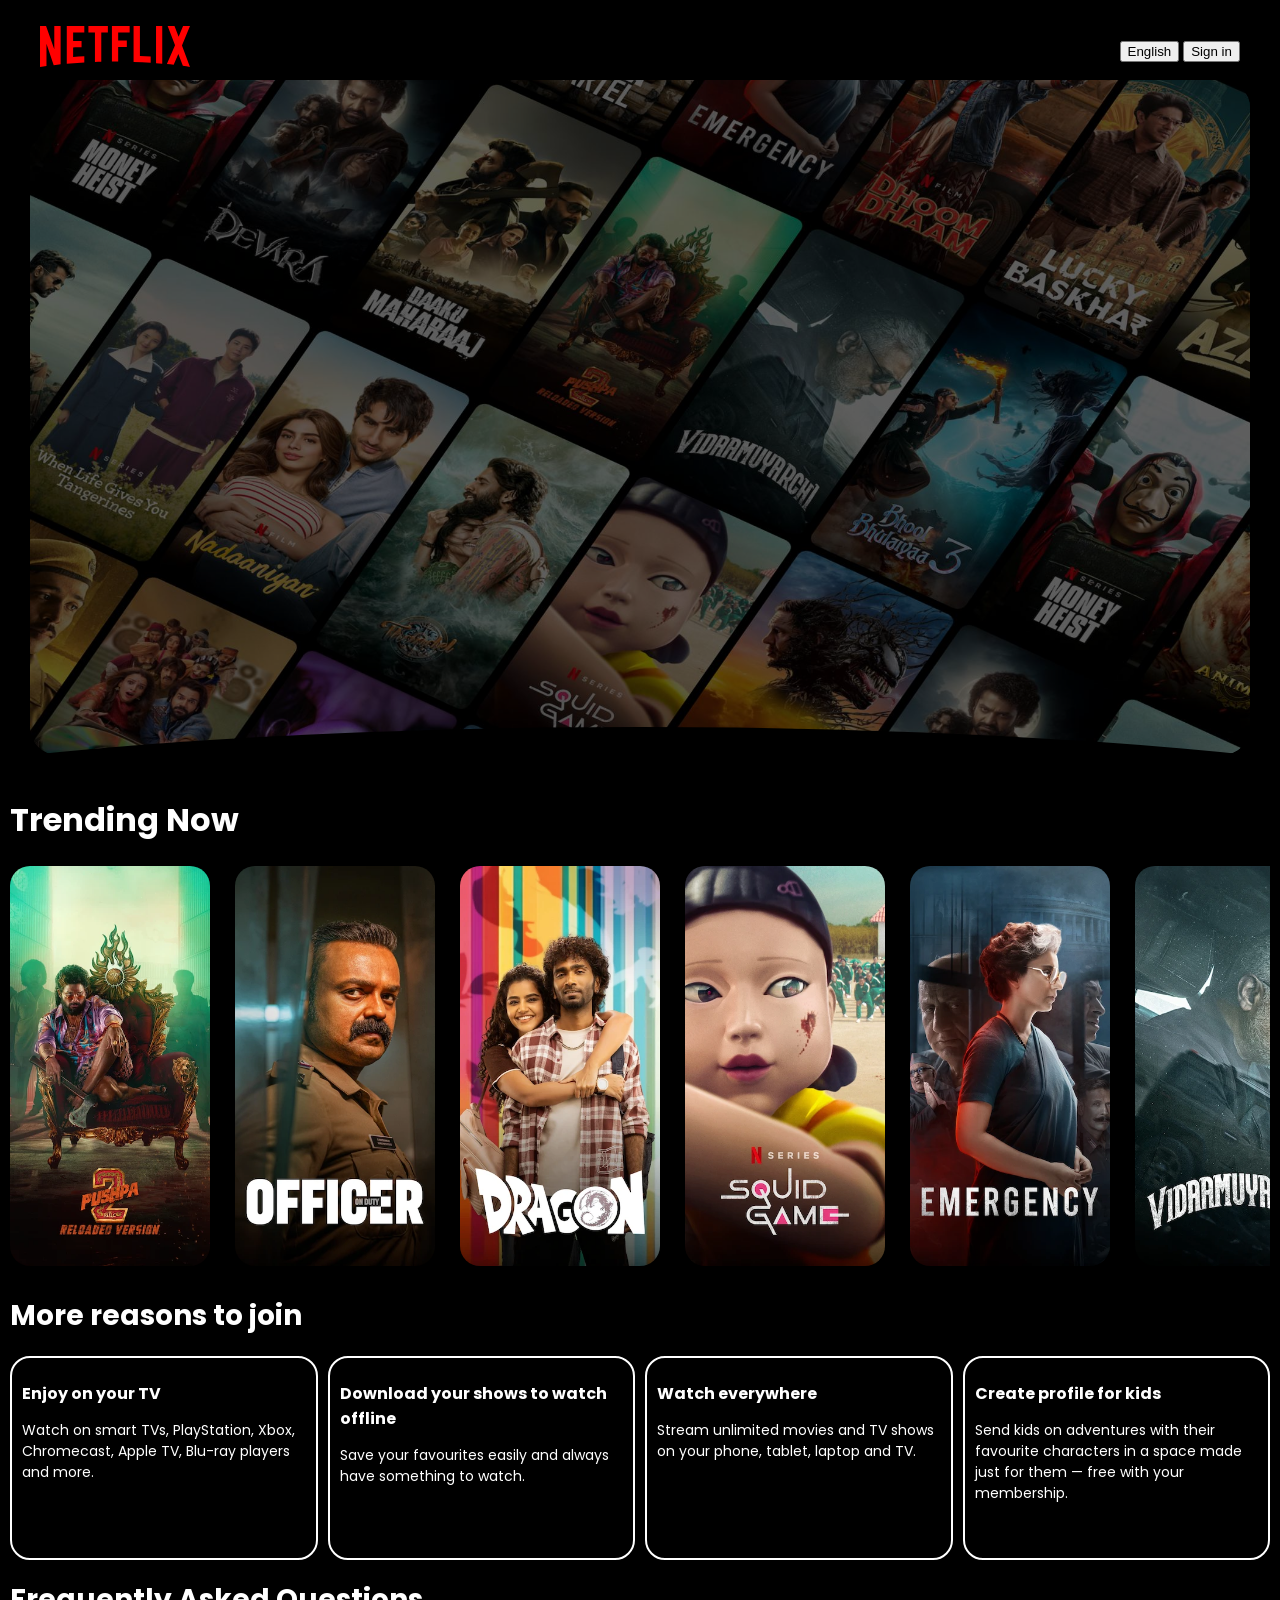
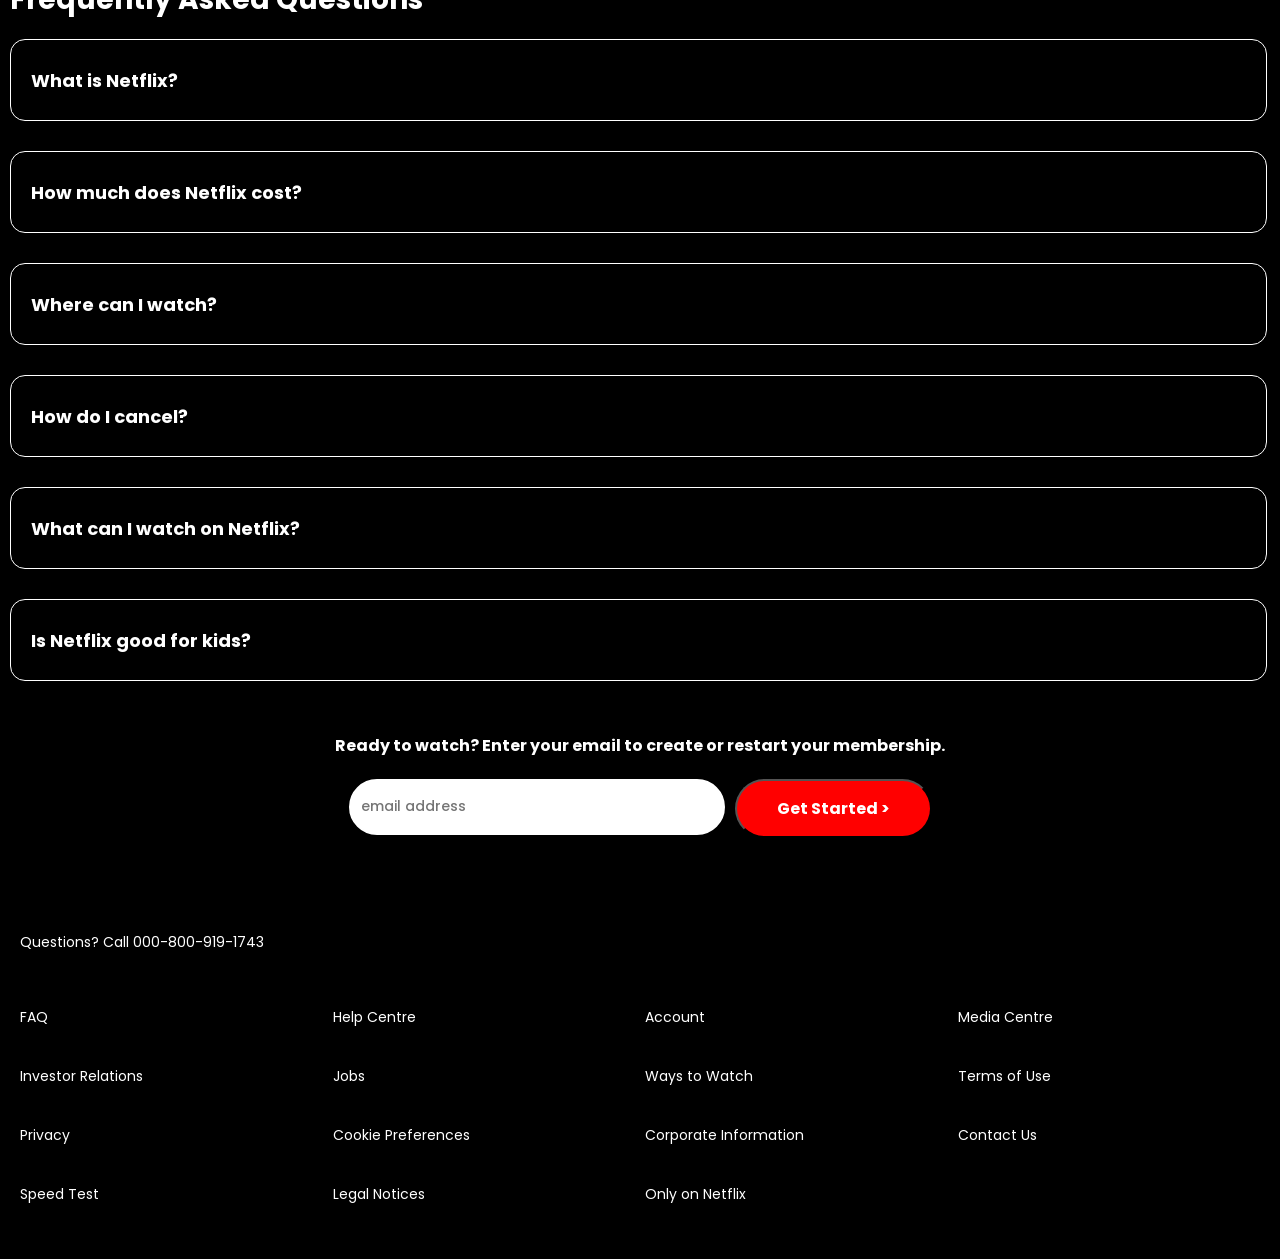
==== index.html @ adebe62c "Netflix Home Page created" ====
<!DOCTYPE html>
<html lang="en">
<head>
    <meta charset="UTF-8">
    <meta name="viewport" content="width=device-width, initial-scale=1.0">
    <title>Document</title>
    <link rel="stylesheet" href="style.css">
</head>
<body>
    <div class="main-1">
        <nav>
            <div class="hero">
                <img src="assets/Netflixlogo.svg" alt="">
            </div>
            <div class="nav-btns">
                <button>English</button>
                <button>Sign in</button>
            </div>
        </nav>
        <div class="main-img">
            <div class="box"></div>
        </div>
        <div class="container">
        </div>
    </div>
    <div class="main-2">
        <div class="trending-box">
            <h1>Trending Now</h1>
            <div class="movies">
                <div class="movie-box">
                    <img src="assets/1.webp" alt="">
                </div>
                <div class="movie-box">
                    <img src="assets/2.webp" alt="">
                </div>
                <div class="movie-box">
                    <img src="assets/3.webp" alt="">
                </div>
                <div class="movie-box">
                    <img src="assets/4.webp" alt="">
                </div>
                <div class="movie-box">
                    <img src="assets/5.webp" alt="">
                </div>
                <div class="movie-box">
                    <img src="assets/6.webp" alt="">
                </div>
                <div class="movie-box">
                    <img src="assets/7.webp" alt="">
                </div>
                <div class="movie-box">
                    <img src="assets/8.webp" alt="">
                </div>
                <div class="movie-box">
                    <img src="assets/9.webp" alt="">
                </div>
                <div class="movie-box">
                    <img src="assets/10.webp" alt="">
                </div>
            </div>
                
        </div>
        <div class="reasons-container">
            <h1>More reasons to join</h1>
            <div class="reasons">
                <div class="reason-box">
                    <h2>
                        Enjoy on your TV
                    </h2>
                    <p>
                        Watch on smart TVs, PlayStation, Xbox, Chromecast, Apple TV, Blu-ray players and more.
                    </p>
                </div>
                <div class="reason-box">
                    <h2>
                        Download your shows to watch offline
                    </h2>
                    <p>
                        Save your favourites easily and always have something to watch.
                    </p>
                </div>
                <div class="reason-box">
                    <h2>
                        Watch everywhere
                    </h2>
                    <p>
                        Stream unlimited movies and TV shows on your phone, tablet, laptop and TV.
                    </p>
                </div>
                <div class="reason-box">
                    <h2>
                        Create profile for kids
                    </h2>
                    <p>
                        Send kids on adventures with their favourite characters in a space made just for them — free with your membership.
                    </p>
                </div>
            </div>
        </div>
        <div class="faq-container">
            <h1>Frequently Asked Questions</h1>
            <div class="faqs">
                <div class="faq-box">
                    <h2>
                        What is Netflix?
                    </h2>
                </div>
                <div class="faq-box">
                    <h2>
                        How much does Netflix cost?
                    </h2>
                </div>
                <div class="faq-box">
                    <h2>
                        Where can I watch?
                    </h2>
                </div>
                <div class="faq-box">
                    <h2>
                        How do I cancel?
                    </h2>
                </div>
                <div class="faq-box">
                    <h2>
                        What can I watch on Netflix?
                    </h2>
                </div>
                <div class="faq-box">
                    <h2>
                        Is Netflix good for kids?
                    </h2>
                </div>
            </div>
        </div>
        <div class="email-container">
            <h4>Ready to watch? Enter your email to create or restart your membership.</h4>
            <div class="email-box">
                <input type="text" placeholder="email address">
                <button>Get Started ></button>
            </div>
        </div>
    </div>
    <footer>
        <p>Questions? Call 000-800-919-1743</p>
        <div class="grid">
            <p>FAQ</p>
            <p>Help Centre</p>
            <p>Account</p>
            <p>Media Centre</p>
            
            <p>Investor Relations</p>
            <p>Jobs</p>
            <p>Ways to Watch</p>
            <p>Terms of Use</p>
            <p>Privacy</p>
            <p>Cookie Preferences</p>
            <p>Corporate Information</p>
            <p>Contact Us</p>
            <p>Speed Test</p>
            <p>Legal Notices</p>
            <p>Only on Netflix</p>
        </div>
    </footer>
</body>
</html>
---- style.css ----
@import url('https://fonts.googleapis.com/css2?family=Poppins:ital,wght@0,100;0,200;0,300;0,400;0,500;0,600;1,100;1,200;1,300;1,400;1,500&display=swap');

body {
    font-family: "Poppins", sans-serif;
    background-color: black;
    color: white;
    padding: 0;
    margin: 0;

}
.main-1{
    max-width: 1920px;
    margin: auto ;
    padding: 0 30px;
    
}
nav{
    padding: 30px 10px 10px 10px;
    display: flex;
    justify-content: space-between;
    align-items: center;
    
    height: 40px;
}

.hero img{
    width: 150px;
}

.main-img{
    background-image: url("assets/netflix\ main\ img.jpg");
    background-position: center;
    background-repeat: no-repeat;
    background-size:cover;
    border-radius: 28px;
}

.main-img .box{
    height: 75vh;
    background-color: black;
    opacity: 0.5;
   border-radius: 28px;
}

.container {
    max-width: 1920px;
    margin: auto;
    height: 200px;
    position: relative;
    bottom: 100px;
    clip-path: ellipse(80% 64% at 50% 100%);
    background-color: black;
}

.main-2{
    padding: 0 10px 10px 10px;
    max-width: 1920px;
    position: relative;
    margin: 0 auto;
    margin-top: -200px;
}

.trending-box{
    max-width: 1500px;
    margin:auto;
    height: 500px;
    
}

.trending-box h1{
    padding-top: 20px;
    font-size: 2rem;
}

.movies{
    display: flex;
    overflow-x: scroll;
    overflow-y: hidden;
    scrollbar-width: none;
    list-style: none;
}


.movie-box{
    padding-right: 25px;
    height: 25rem;

}

.movie-box img{
    height: 25rem;
    border-radius: 20px;


}
.reasons-container{
    max-width: 1500px;
    margin: auto;
}

.reasons{
    display: flex;
    justify-content: center;
    align-items: center;
    gap: 10px;

}

.reason-box h2{
    font-size: 16px;
}
.reason-box{
    font-size: 14px;
    width: 355px;
    height: 180px;
    padding: 10px;
    border: 2px solid white;
    border-radius: 20px;
}

.faq-container{
    max-width: 1500px;
    margin: auto;
    margin-bottom: 10px;
}

.faq-box{
    display: flex;
    align-items: center;
    font-size: 12px;
    font-weight: 50;
    width: 98%;
    height: 5rem;
    border: 1px solid white;
    border-radius: 15px;
    padding-left: 20px;
    margin-bottom: 30px;
}

h1{
    font-size: 28px;
}

.email-container{
    padding: 0 10px;
    display: flex;
    flex-direction: column;
    align-items: center;
    justify-content: center;
    margin-bottom: 50px;
}
.email-container h4{
    text-align: center;
    
}
.email-box{
    display: flex;
    gap: 10px;
    flex-wrap: wrap;
    justify-content: center;

}
.email-box input{
    font-family: "Poppins";
    font-weight: 500;
    font-size: 14px;
    color: black;
    width: 22rem;
    height: 2rem;
    border: 2px solid white;
    border-radius: 40px;
    padding: 10px;

}

.email-box button{
    font-family: "Poppins";
    font-weight: bolder;
    background-color: red;
    color: white;
    font-size: medium;
    border-radius: 40px;
    padding: 15px 40px;
}

footer{
    max-width: 1300px;
    margin: auto;
    padding: 20px;
    margin-bottom: 20px;
}

footer p{
    font-size: 14px;
}
.grid{
    display: grid;
    grid-template-columns: 1fr 1fr 1fr 1fr;
    grid-template-rows: 1fr 1fr 1fr 1fr;
    margin-top: 40px;
    gap: 10px;
}
.grid ul {
    list-style: none;
}
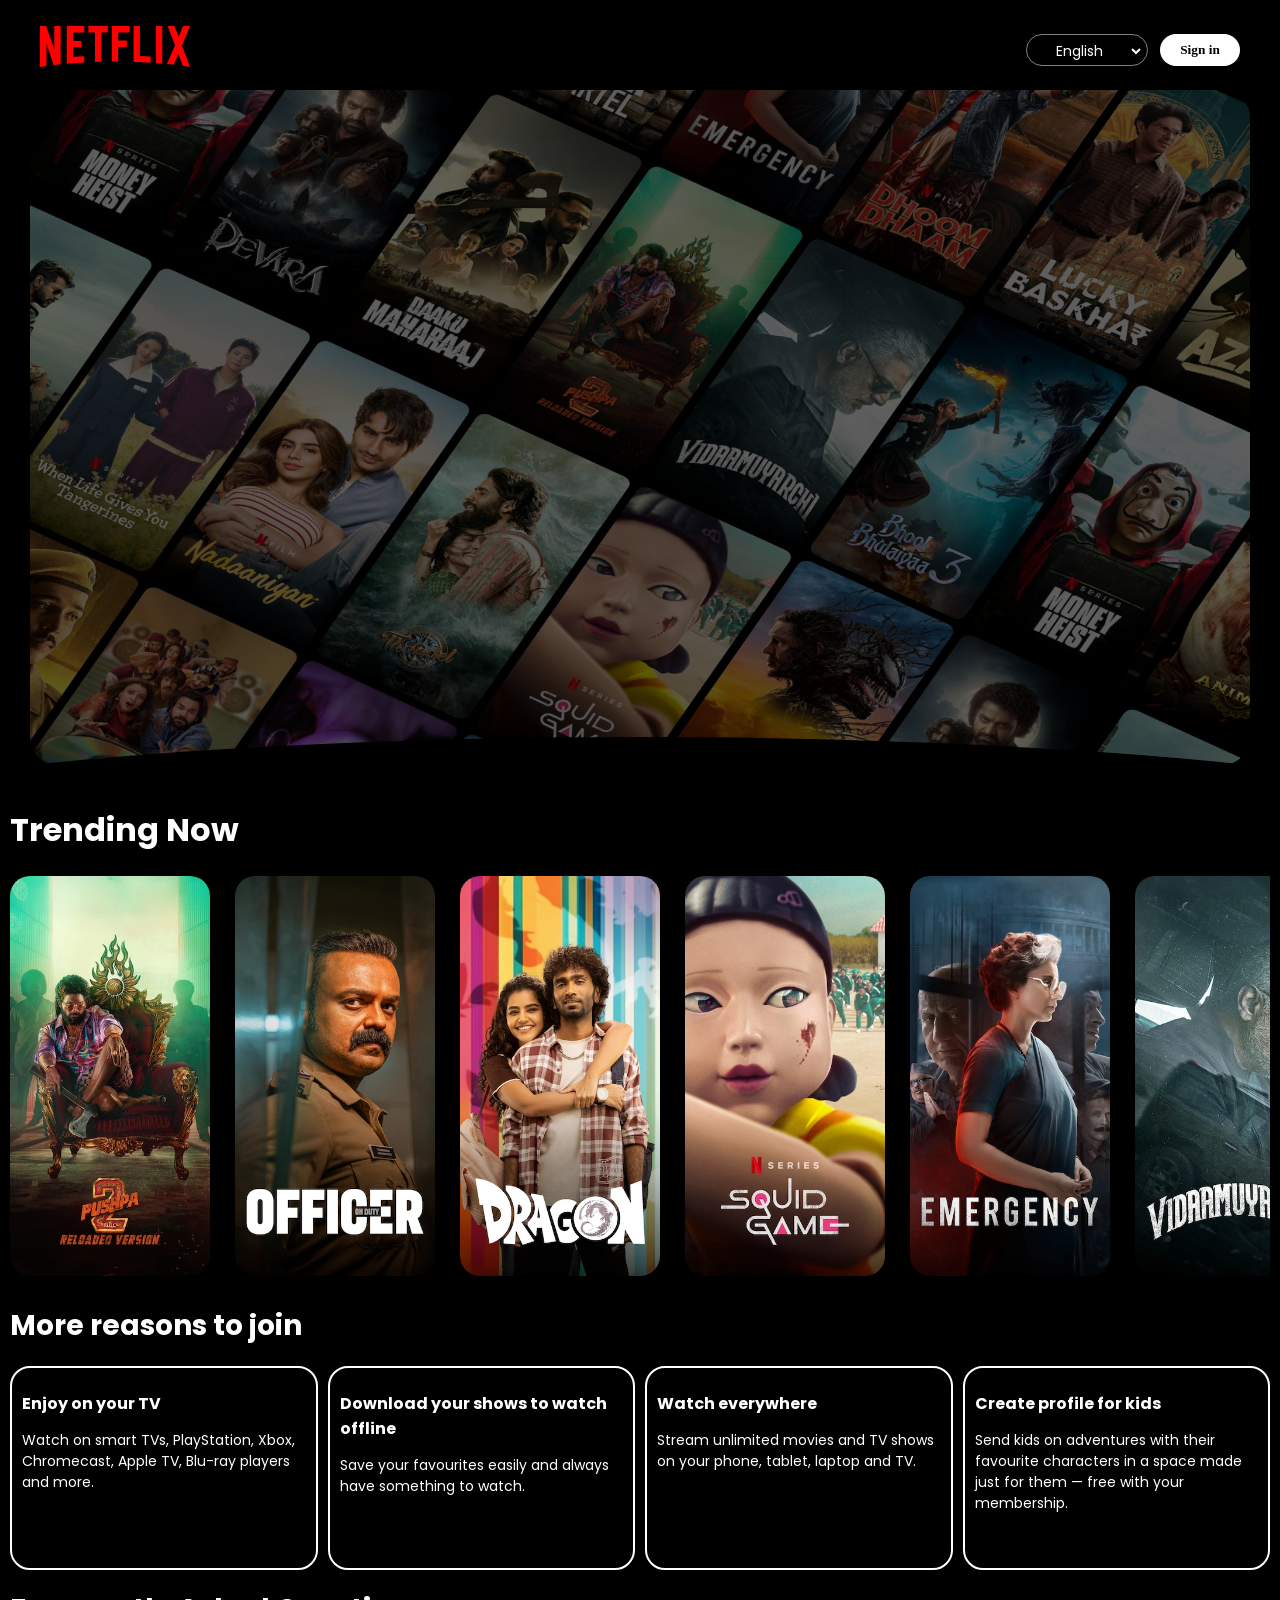
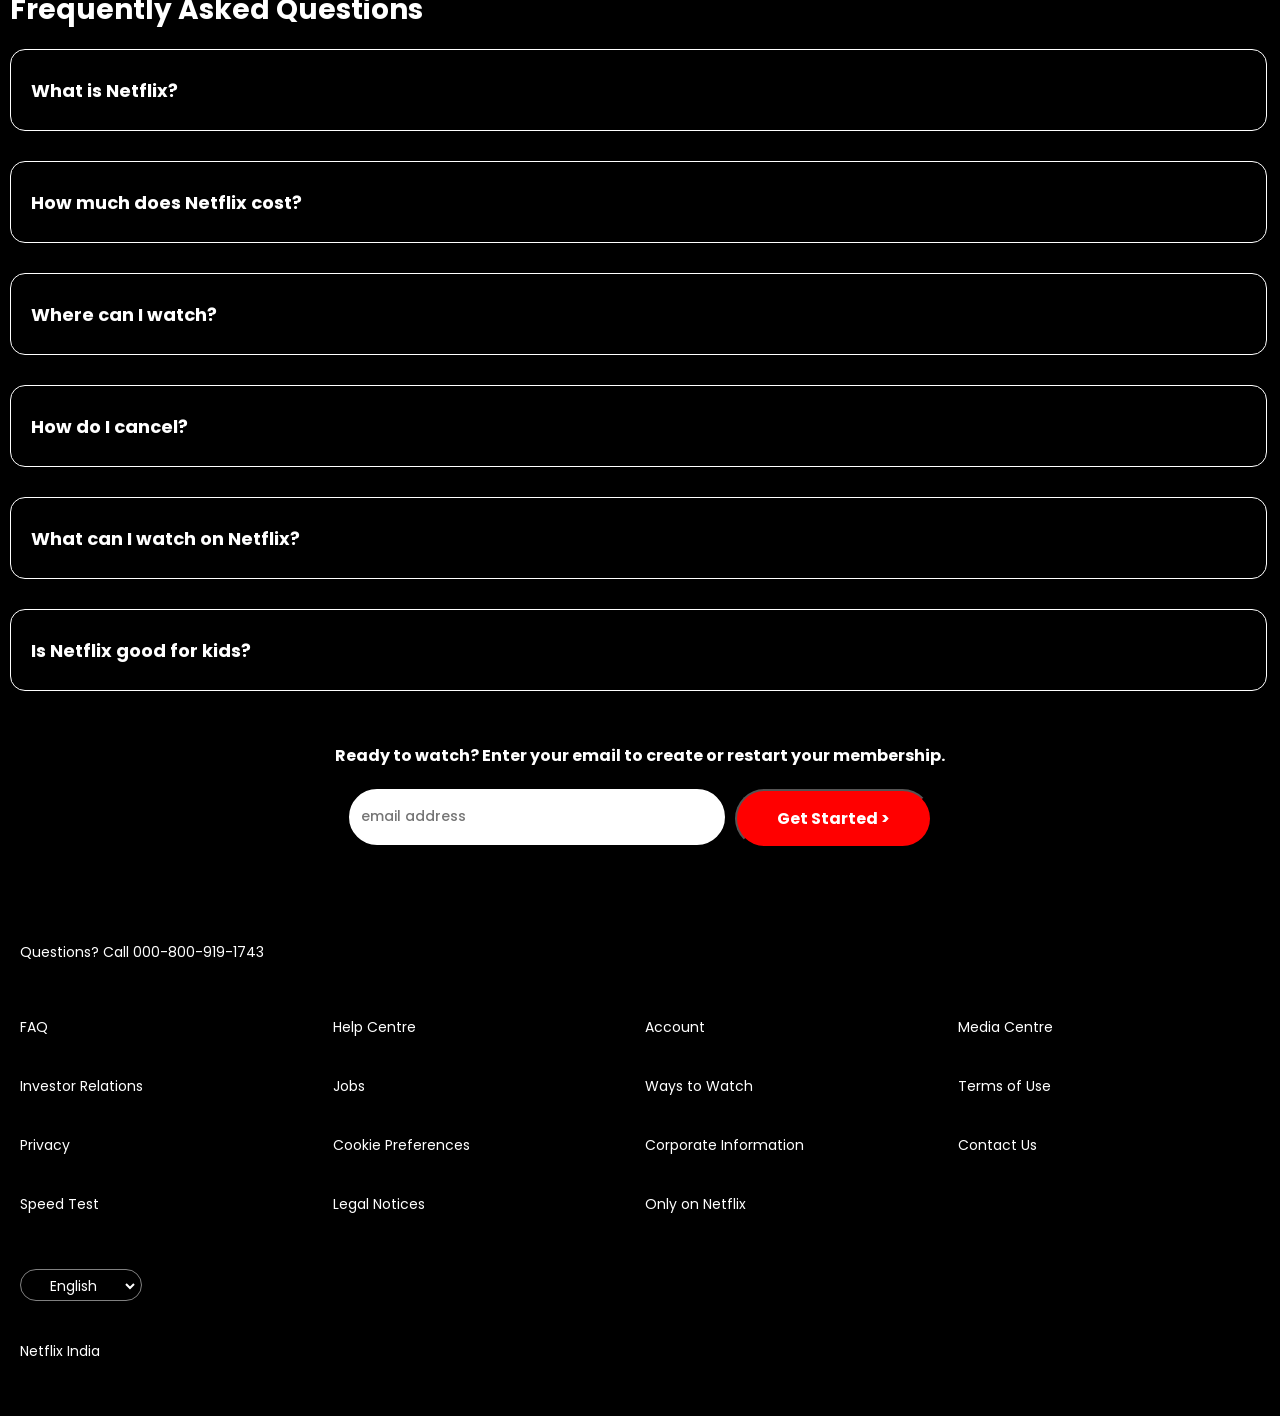
==== commit 67ede3e0: "nav buttons styling and adding to footer" ====
--- a/index.html
+++ b/index.html
@@ -13,8 +13,13 @@
                 <img src="assets/Netflixlogo.svg" alt="">
             </div>
             <div class="nav-btns">
-                <button>English</button>
-                <button>Sign in</button>
+                <div class="lang-button">
+                    <select name="lang-en" id="">
+                        <option value="English">English</option>
+                        <option value="Hindi">Hindi</option>
+                    </select>
+                </div>
+                <button class="signin-btn">Sign in</button>
             </div>
         </nav>
         <div class="main-img">
@@ -78,6 +83,7 @@
                     <p>
                         Save your favourites easily and always have something to watch.
                     </p>
+                    
                 </div>
                 <div class="reason-box">
                     <h2>
@@ -94,6 +100,7 @@
                     <p>
                         Send kids on adventures with their favourite characters in a space made just for them — free with your membership.
                     </p>
+                    
                 </div>
             </div>
         </div>
@@ -147,7 +154,6 @@
             <p>Help Centre</p>
             <p>Account</p>
             <p>Media Centre</p>
-            
             <p>Investor Relations</p>
             <p>Jobs</p>
             <p>Ways to Watch</p>
@@ -160,6 +166,15 @@
             <p>Legal Notices</p>
             <p>Only on Netflix</p>
         </div>
+        <div class="lang-button">
+            <select name="lang-en" id="">
+                <option value="English">English</option>
+                <option value="Hindi">Hindi</option>
+            </select>
+        </div>
+        <div class="watermark">
+            <p>Netflix India</p>
+        </div>
     </footer>
 </body>
 </html>
--- a/style.css
+++ b/style.css
@@ -19,10 +19,46 @@
     display: flex;
     justify-content: space-between;
     align-items: center;
-    
+    margin-bottom: 10px;
     height: 40px;
 }
 
+.nav-btns{
+    display: flex;
+    gap: 12px;
+}
+
+.lang-button{
+    width: 120px;
+    height: 30px;
+    border: 1px solid gray;
+    border-radius: 25px;
+}
+.lang-button select{
+    text-align: center;
+    font-family: "Poppins";
+    font-size: 14px;
+    color: white;
+    background-color: transparent;
+    border-style: hidden;
+    border-radius: 25px;
+    padding: 5px 25px 5px 25px;
+}
+
+.signin-btn{
+    width: 80px;
+    background-color:white;
+    color:black;
+    font-family: "Poppins";
+    font-weight: 800;
+    border-style: none;
+    border-radius: 25px;
+    cursor: pointer;
+}
+
+.signin-btn:hover{
+    background-color: gray;
+}
 .hero img{
     width: 150px;
 }
@@ -110,12 +146,20 @@
     font-size: 16px;
 }
 .reason-box{
+    position: relative;
     font-size: 14px;
     width: 355px;
     height: 180px;
     padding: 10px;
     border: 2px solid white;
     border-radius: 20px;
+}
+
+.reason-box img{
+    position: absolute;
+    width: 50px;
+    bottom: 15px;
+    left: 300px;
 }
 
 .faq-container{
@@ -192,15 +236,21 @@
 
 footer p{
     font-size: 14px;
+
 }
 .grid{
     display: grid;
     grid-template-columns: 1fr 1fr 1fr 1fr;
     grid-template-rows: 1fr 1fr 1fr 1fr;
-    margin-top: 40px;
+    margin: 40px 0;
+
     gap: 10px;
 }
 .grid ul {
     list-style: none;
 }
 
+.watermark{
+    margin-top: 40px;
+}
+
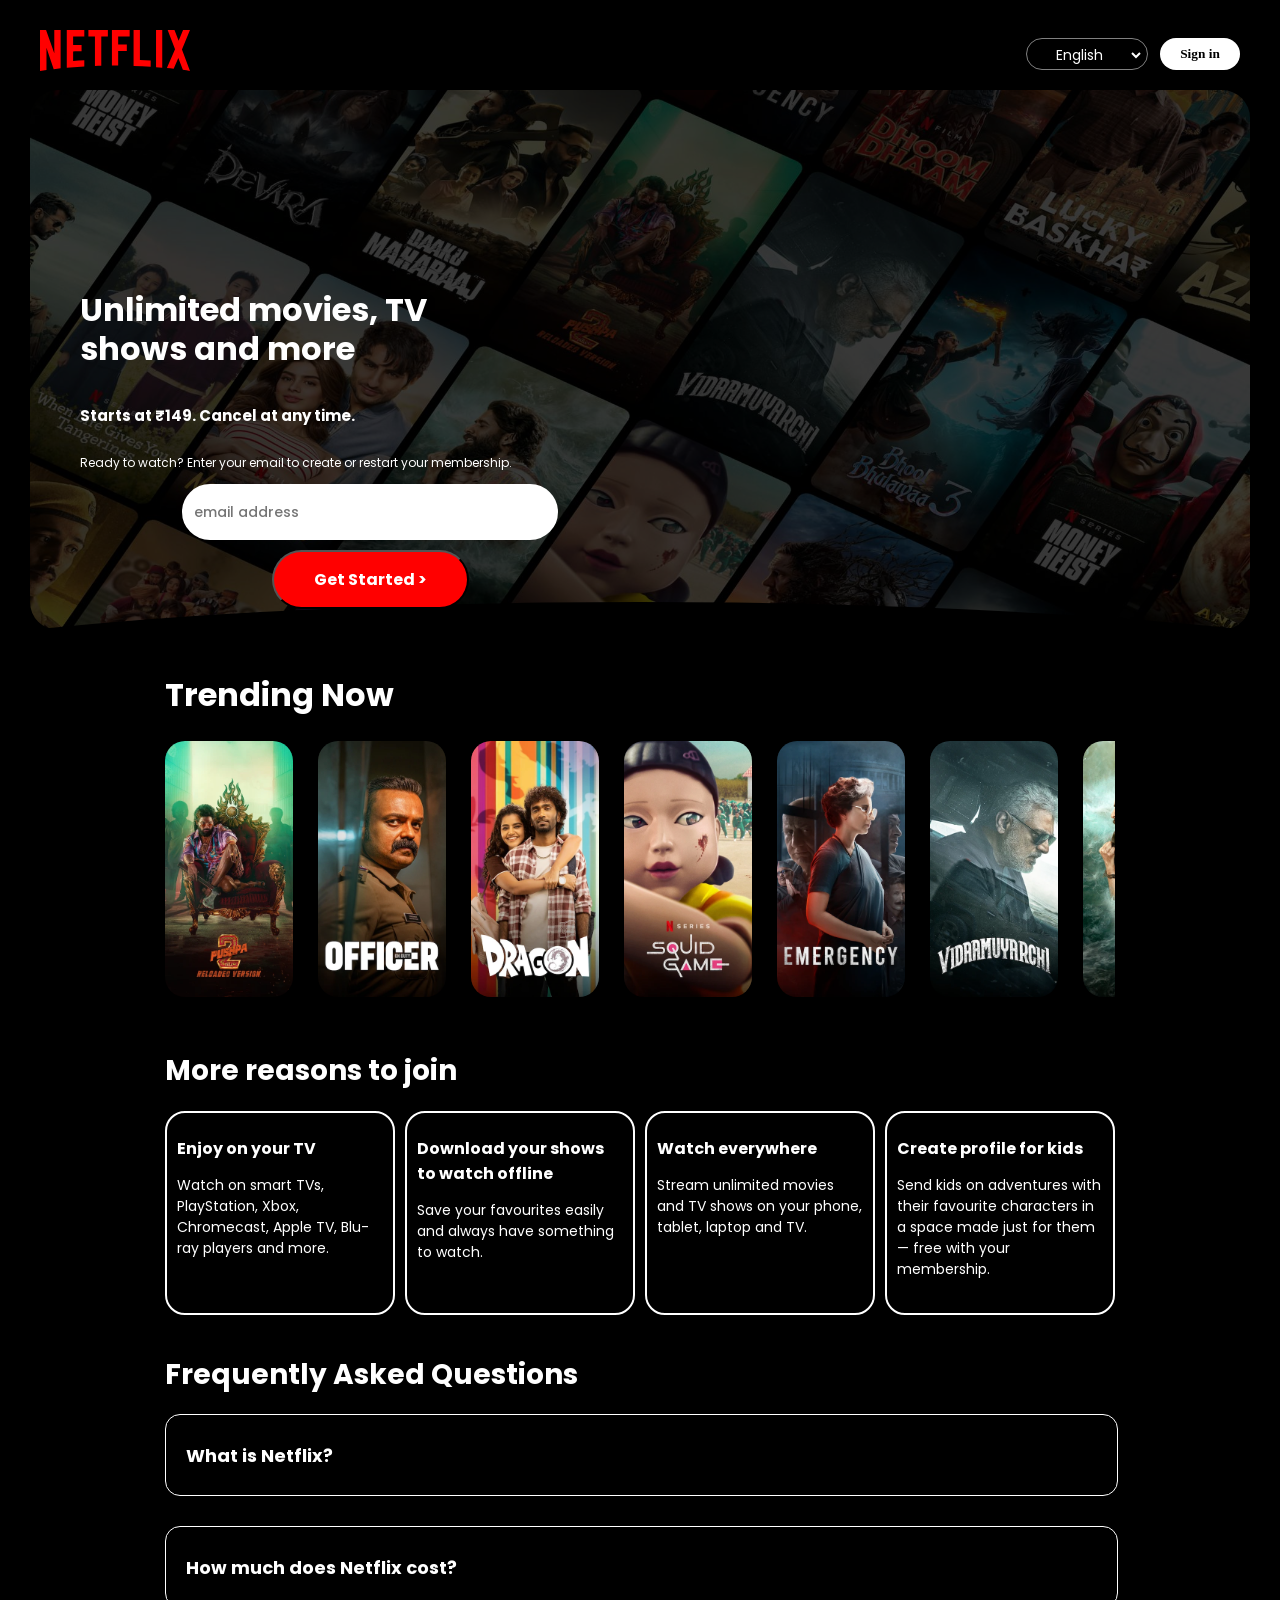
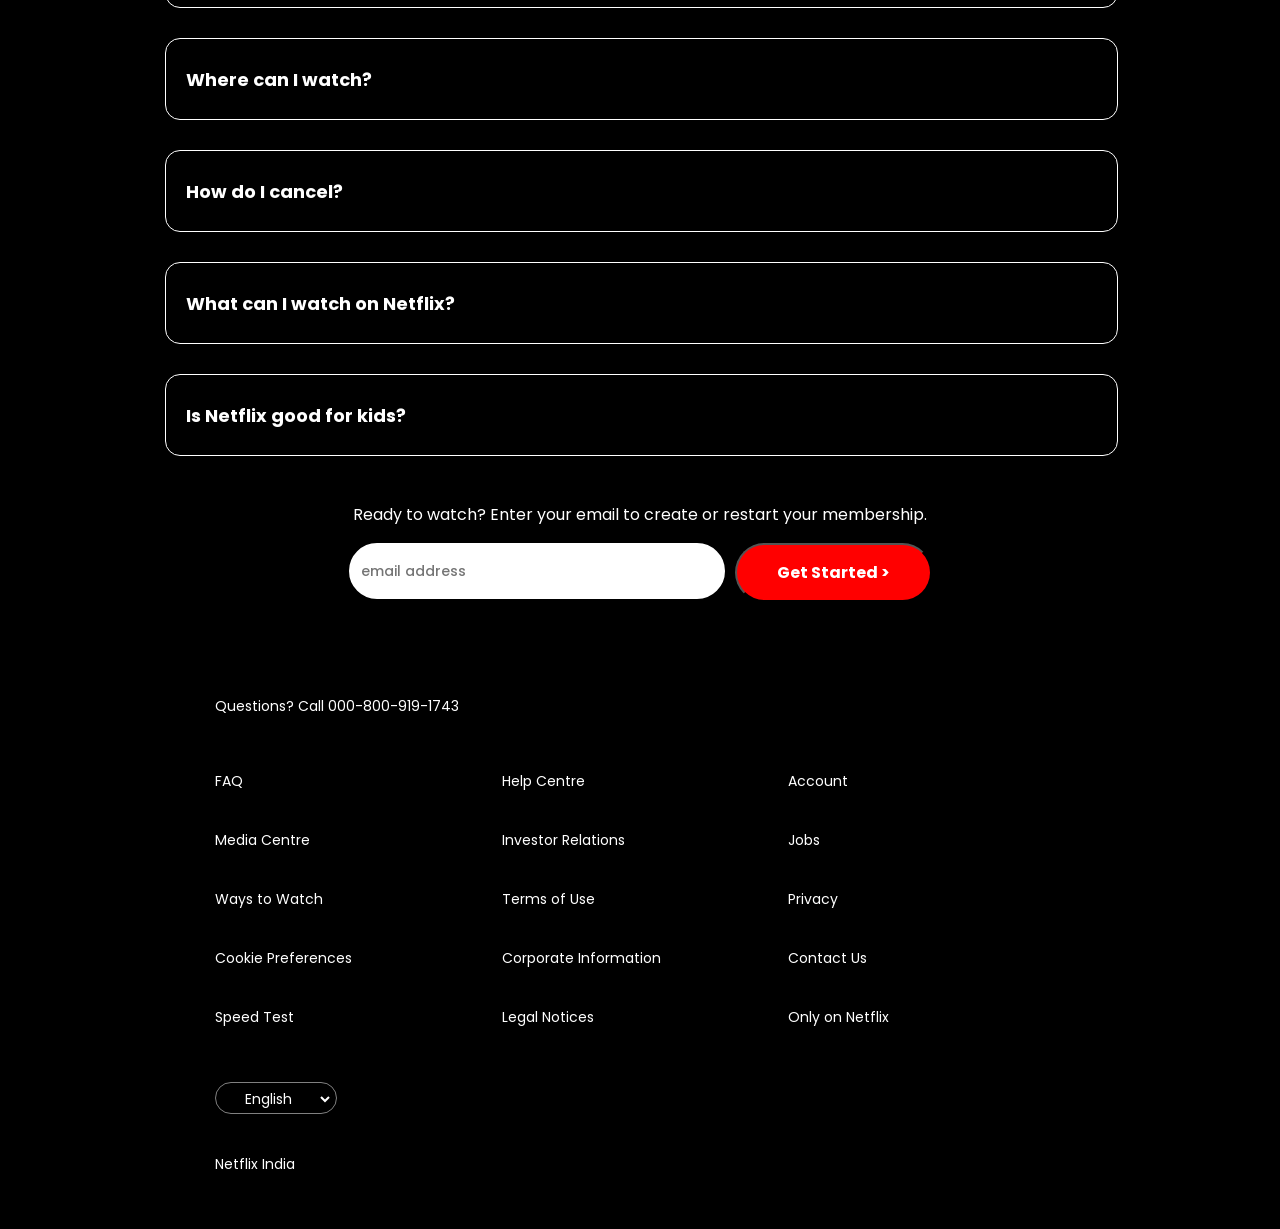
==== commit f716b195: "Added media queries for responsive design" ====
--- a/index.html
+++ b/index.html
@@ -10,7 +10,9 @@
     <div class="main-1">
         <nav>
             <div class="hero">
-                <img src="assets/Netflixlogo.svg" alt="">
+                <img class="netflix-logo" src="assets/Netflixlogo.svg" alt="">
+                <img class="n-logo" src="assets/Nlogo.svg" alt="">
+                
             </div>
             <div class="nav-btns">
                 <div class="lang-button">
@@ -23,6 +25,15 @@
             </div>
         </nav>
         <div class="main-img">
+            <div class="hero-content">
+                <h1>Unlimited movies, TV shows and more</h1>
+                <h3>Starts at ₹149. Cancel at any time.</h3>
+                    <p>Ready to watch? Enter your email to create or restart your membership.</p>
+                    <div class="email-box">
+                        <input type="text" placeholder="email address">
+                        <button>Get Started ></button>
+                    </div>
+            </div>
             <div class="box"></div>
         </div>
         <div class="container">
@@ -140,7 +151,7 @@
             </div>
         </div>
         <div class="email-container">
-            <h4>Ready to watch? Enter your email to create or restart your membership.</h4>
+            <p>Ready to watch? Enter your email to create or restart your membership.</p>
             <div class="email-box">
                 <input type="text" placeholder="email address">
                 <button>Get Started ></button>
--- a/style.css
+++ b/style.css
@@ -18,9 +18,11 @@
     padding: 30px 10px 10px 10px;
     display: flex;
     justify-content: space-between;
+    flex-wrap: wrap;
     align-items: center;
     margin-bottom: 10px;
     height: 40px;
+
 }
 
 .nav-btns{
@@ -59,23 +61,43 @@
 .signin-btn:hover{
     background-color: gray;
 }
-.hero img{
-    width: 150px;
+
+.main-img {
+    height: 700px;
+    border-radius: 28px;
 }
 
 .main-img{
+    position: relative;
     background-image: url("assets/netflix\ main\ img.jpg");
     background-position: center;
     background-repeat: no-repeat;
     background-size:cover;
     border-radius: 28px;
+    
 }
 
 .main-img .box{
-    height: 75vh;
+    height: 700px;
     background-color: black;
-    opacity: 0.5;
-   border-radius: 28px;
+    opacity: 0.7;
+}
+
+.hero-content{
+    display: flex;
+    flex-direction: column;
+    position: absolute;
+    width: 580px;
+    bottom: 0px;
+    left: 100px;
+    right: 0px;
+    top: 180px;
+    z-index: 1;
+}
+.hero-content h1{
+    font-size: 3.5rem;
+    line-height: 70px;
+    font-weight: bolder;
 }
 
 .container {
@@ -153,13 +175,7 @@
     padding: 10px;
     border: 2px solid white;
     border-radius: 20px;
-}
-
-.reason-box img{
-    position: absolute;
-    width: 50px;
-    bottom: 15px;
-    left: 300px;
+    margin-bottom: 20px;
 }
 
 .faq-container{
@@ -254,3 +270,292 @@
     margin-top: 40px;
 }
 
+@media screen and (min-width:800px){
+    .netflix-logo{
+        width: 150px;
+    }
+    .n-logo{
+        display: none;
+    }
+}
+@media screen and (max-width:799px){
+    .netflix-logo{
+        display: none;
+    }
+    .n-logo{
+        width: 25px;
+    }
+}
+@media screen and (max-width:1919px) {
+    .main-img {
+        height: 540px;
+    }
+
+    .main-img .box{
+        height: 540px;
+    }
+
+    .hero-content{
+        line-height: 1.5;
+        left: 50px;
+    }
+    .hero-content h1{
+        width: 350px;
+        font-size: 2rem;
+        line-height: 1.2;
+    }
+
+    .hero-content h3{
+        font-size: 15px;
+    }
+
+    .hero-content p{
+        font-size: 12px;
+    }
+
+    .trending-box{
+        height: 380px;
+    }
+    .movie-box{
+        height: 16rem;
+    }
+    .movie-box img{
+        height: 16rem
+    };
+}
+
+@media screen and (max-width:1600px) {
+    .trending-box{
+        width: 1250px;
+    }
+
+    .reasons-container{
+        width: 1250px;
+    }
+
+    .faq-container{
+        width: 1250px;
+    }
+
+    footer{
+        width: 1150px;
+    }
+}
+
+@media screen and (max-width:1380px) {
+    .trending-box{
+        width: 950px;
+    }
+
+    .reasons-container{
+        width: 950px;
+    }
+
+    .faq-container{
+        width: 950px;
+    }
+
+    footer{
+        width: 850px;
+    }
+    .grid{
+        
+        grid-template-columns: 1fr 1fr 1fr;
+        grid-template-rows: 1fr 1fr 1fr;
+        
+    }
+}
+
+@media screen and (max-width:1020px) {
+    .main-img {
+        height: 400px;
+    }
+
+    .main-img .box{
+        height: 400px;
+    }
+
+    .hero-content{
+        line-height: 1.5;
+        left: 50px;
+        top: 50px;
+    }
+    .hero-content h1{
+        width: 350px;
+        font-size: 2rem;
+        line-height: 1.2;
+    }
+
+    .hero-content h3{
+        font-size: 15px;
+    }
+
+    .hero-content p{
+        font-size: 12px;
+    }
+
+    .trending-box{
+        height: 380px;
+    }
+    .movie-box{
+        height: 16rem;
+    }
+    .movie-box img{
+        height: 16rem
+    }
+    .trending-box{
+        width: 800px;
+    }
+
+    .reasons-container{
+        width: 800px;
+    }
+    .reason-box{
+        height: 250px;
+    }
+
+    .faq-container{
+        width: 800px;
+    }
+
+    footer{
+        width: 700px;
+    }
+}
+
+@media screen and (max-width: 960px) {
+    .reasons{
+        flex-direction: column;
+    }
+    .reason-box{
+        height: 100px;
+        width: 98%;
+        margin-bottom: 0px;
+    }
+    .grid{
+        
+        grid-template-columns: 1fr 1fr;
+        grid-template-rows: 1fr 1fr;
+        
+    }
+    
+}
+
+@media screen and (max-width: 860px) {
+    .hero-content{
+        top: 0;
+        left: 30px;
+        width: auto;
+        max-width: 600px;
+        justify-content: center;
+    }
+    .hero-content h1{
+        margin: 0;
+    }
+
+    .hero-content h3{
+        margin: 0;
+    }
+    .hero-content .email-box{
+        justify-content: flex-start;
+    }
+    .hero-content .email-box input{
+        width: 40%;
+    }
+    
+    .trending-box{
+        width: auto;
+        max-width: 90%;
+    }
+
+    .reasons-container{
+        width: auto;
+        max-width: 90%;
+    }
+
+    .faq-container{
+        width: auto;
+        max-width: 90%;
+    }
+
+    footer{
+        width: auto;
+        max-width: 80%;
+    }
+    
+}
+
+@media screen and (max-width:600px){
+    .hero-content{
+        width: auto;
+        top: 0;
+        bottom: 0;
+        left: 0;
+        right: 0;
+        max-width: 540px;
+        align-items: center;
+        justify-content: center;
+    }
+
+    .hero-content h1{
+        display: flex;
+        justify-content: center;
+        width: auto;
+        max-width: 540px;
+        font-size: 24px;
+        align-items: center;
+        text-align: center;
+        margin-bottom: 10px;
+    }
+
+    .hero-content h3{
+        text-align: center;
+        font-size: 12px;
+    }
+    .hero-content p{
+        text-align: center;
+        font-size: 10px;
+    }
+
+    .hero-content .email-box{
+        margin-top: 10px;
+        flex-direction: column;
+        width: auto;
+        max-width: 400px;
+    }
+
+    .hero-content .email-box input {
+        width: 300px;
+        height: 20px;
+
+    }
+    .hero-content .email-box button {
+        padding: 10px;
+
+    }
+    .email-container{
+        width: auto;
+        max-width: 540px;
+    }
+}
+
+@media screen and (max-width:400px){
+    .hero-content .email-box input {
+        width: 200px;
+        height: 20px;
+    }
+
+    .email-container{
+        width: 200px;
+        margin: auto;
+    }
+
+    .email-container .email-box{
+        width: auto;
+        max-width: 250px;
+    }
+
+    .reason-box{
+        height: 150px;
+    }
+}
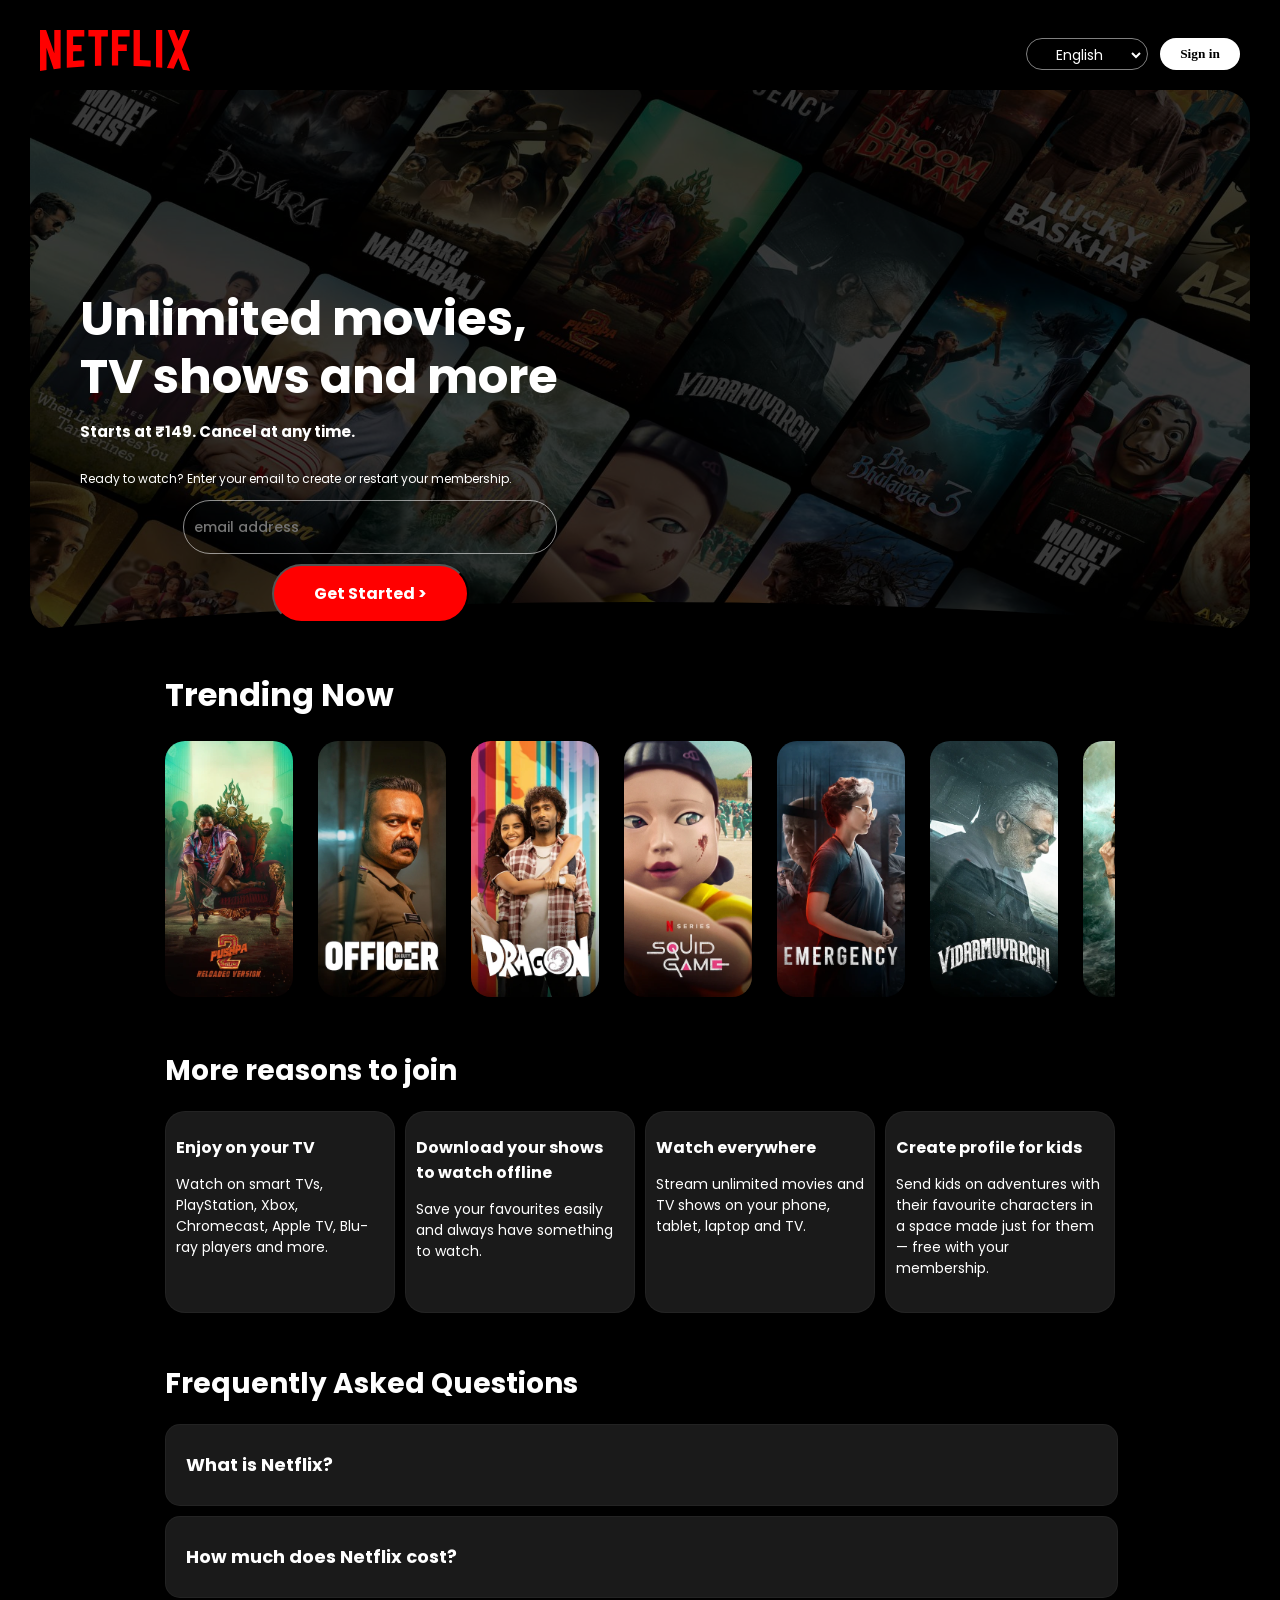
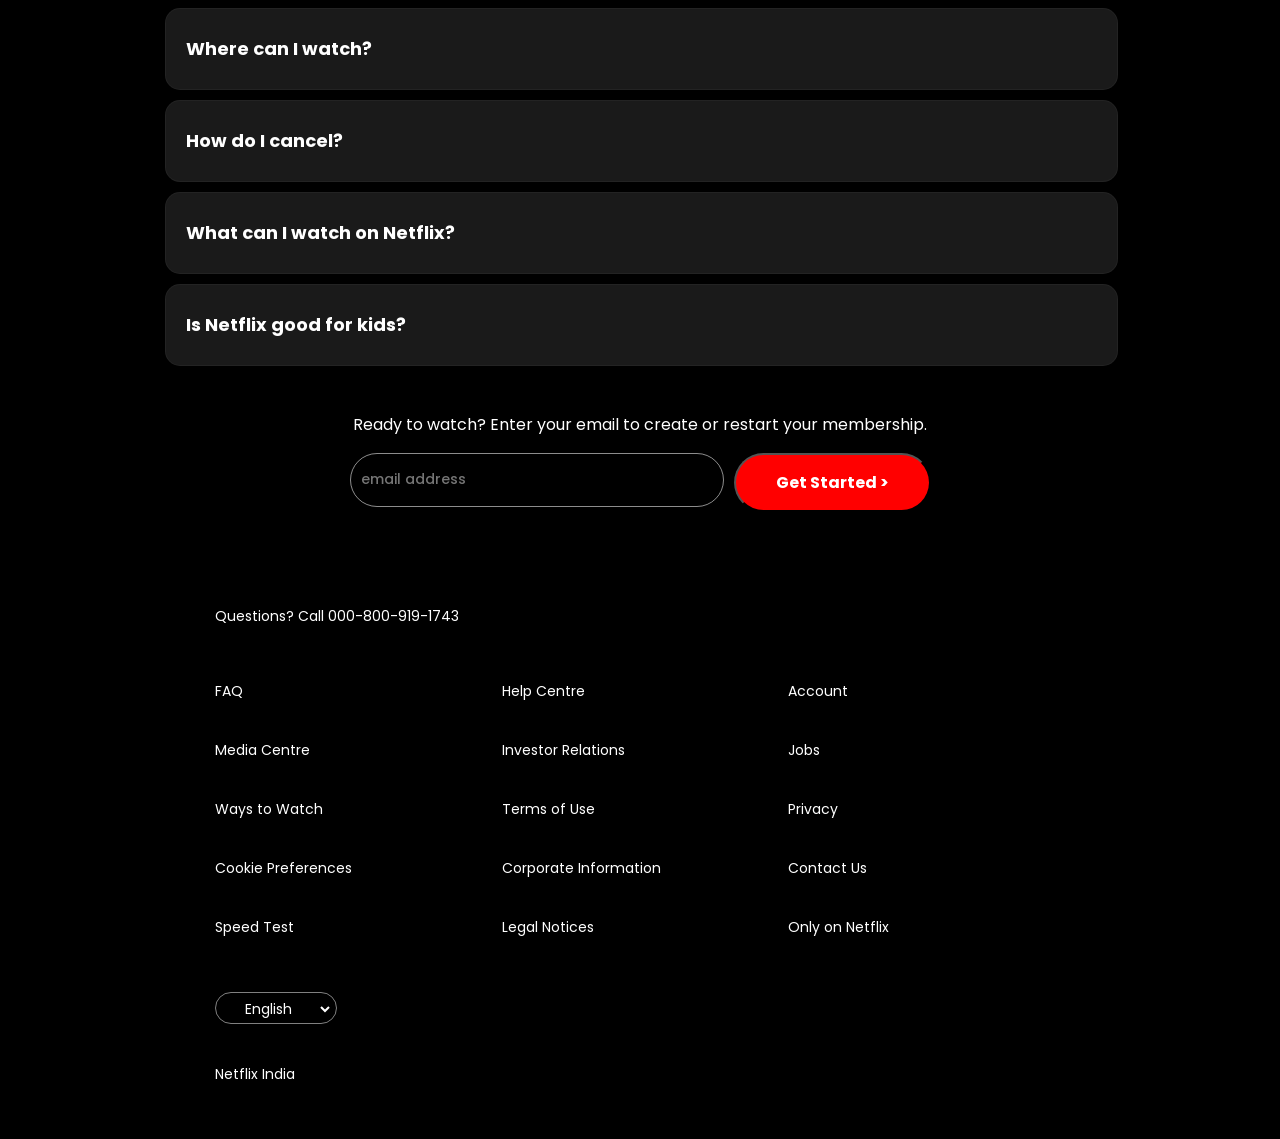
==== commit e3701a0e: "color changes and media queries adjustments" ====
--- a/index.html
+++ b/index.html
@@ -3,7 +3,7 @@
 <head>
     <meta charset="UTF-8">
     <meta name="viewport" content="width=device-width, initial-scale=1.0">
-    <title>Document</title>
+    <title>Netflix India - Watch TV Shows Online, Watch Movies Online</title>
     <link rel="stylesheet" href="style.css">
 </head>
 <body>
--- a/style.css
+++ b/style.css
@@ -89,15 +89,15 @@
     position: absolute;
     width: 580px;
     bottom: 0px;
-    left: 100px;
+    left: 120px;
     right: 0px;
-    top: 180px;
+    top: 250px;
     z-index: 1;
 }
 .hero-content h1{
-    font-size: 3.5rem;
+    font-size: 3.6rem;
     line-height: 70px;
-    font-weight: bolder;
+    margin: 0;
 }
 
 .container {
@@ -154,6 +154,7 @@
 .reasons-container{
     max-width: 1500px;
     margin: auto;
+    margin-bottom: 30px;
 }
 
 .reasons{
@@ -173,7 +174,8 @@
     width: 355px;
     height: 180px;
     padding: 10px;
-    border: 2px solid white;
+    background-color: rgba(255, 255, 255, 0.1);
+    border: 1px solid rgba(255, 255, 255, 0.04);
     border-radius: 20px;
     margin-bottom: 20px;
 }
@@ -181,7 +183,7 @@
 .faq-container{
     max-width: 1500px;
     margin: auto;
-    margin-bottom: 10px;
+    margin-bottom: 30px;
 }
 
 .faq-box{
@@ -191,10 +193,11 @@
     font-weight: 50;
     width: 98%;
     height: 5rem;
-    border: 1px solid white;
+    background-color: rgba(255, 255, 255, 0.1);
+    border: 1px solid rgba(255, 255, 255, 0.04);
     border-radius: 15px;
     padding-left: 20px;
-    margin-bottom: 30px;
+    margin-bottom: 10px;
 }
 
 h1{
@@ -209,7 +212,7 @@
     justify-content: center;
     margin-bottom: 50px;
 }
-.email-container h4{
+.email-container p{
     text-align: center;
     
 }
@@ -224,10 +227,11 @@
     font-family: "Poppins";
     font-weight: 500;
     font-size: 14px;
-    color: black;
+    background-color: rgba(0,0,0,0);
+    color: white;
     width: 22rem;
     height: 2rem;
-    border: 2px solid white;
+    border: 1px solid rgba(255,255,255,0.55);
     border-radius: 40px;
     padding: 10px;
 
@@ -296,12 +300,12 @@
     }
 
     .hero-content{
-        line-height: 1.5;
         left: 50px;
+        top: 200px;
     }
     .hero-content h1{
-        width: 350px;
-        font-size: 2rem;
+        width: 500px;
+        font-size: 3rem;
         line-height: 1.2;
     }
 
@@ -376,26 +380,31 @@
     }
 
     .hero-content{
-        line-height: 1.5;
+        line-height: 35px;
         left: 50px;
-        top: 50px;
+        top: 125px;
     }
     .hero-content h1{
         width: 350px;
         font-size: 2rem;
         line-height: 1.2;
+        margin: 0;
     }
 
     .hero-content h3{
+        margin: 0;
         font-size: 15px;
     }
 
     .hero-content p{
         font-size: 12px;
     }
-
+    .main-2 h1{
+        font-size: 20px;
+    }
     .trending-box{
-        height: 380px;
+        height: 340px;
+        width: 800px;
     }
     .movie-box{
         height: 16rem;
@@ -403,21 +412,22 @@
     .movie-box img{
         height: 16rem
     }
-    .trending-box{
-        width: 800px;
-    }
-
+    
     .reasons-container{
         width: 800px;
     }
-    .reason-box{
-        height: 250px;
-    }
-
+    .reason-box p{
+        font-size: 13px;
+    }
     .faq-container{
         width: 800px;
     }
-
+    .faq-box{
+        height: 56px;
+    }
+    .faq-box h2{
+        font-size: 14px;
+    }
     footer{
         width: 700px;
     }
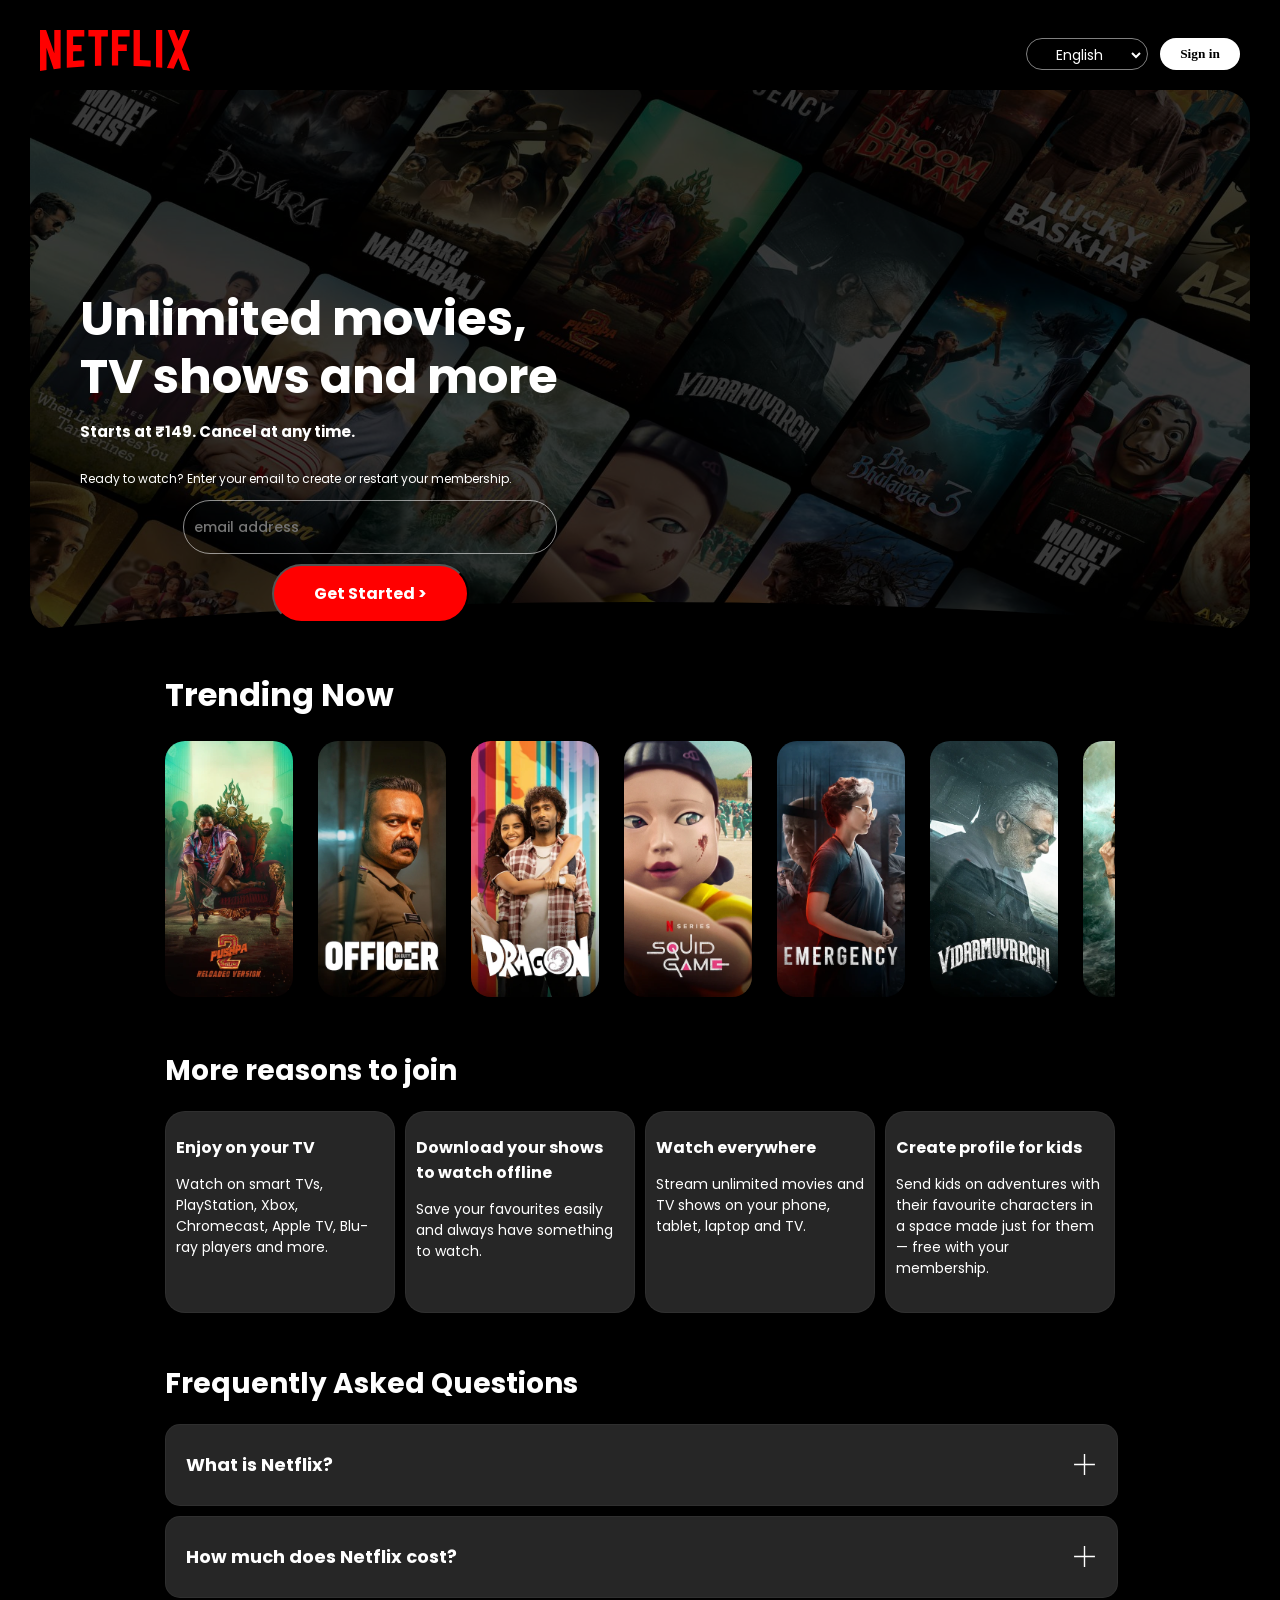
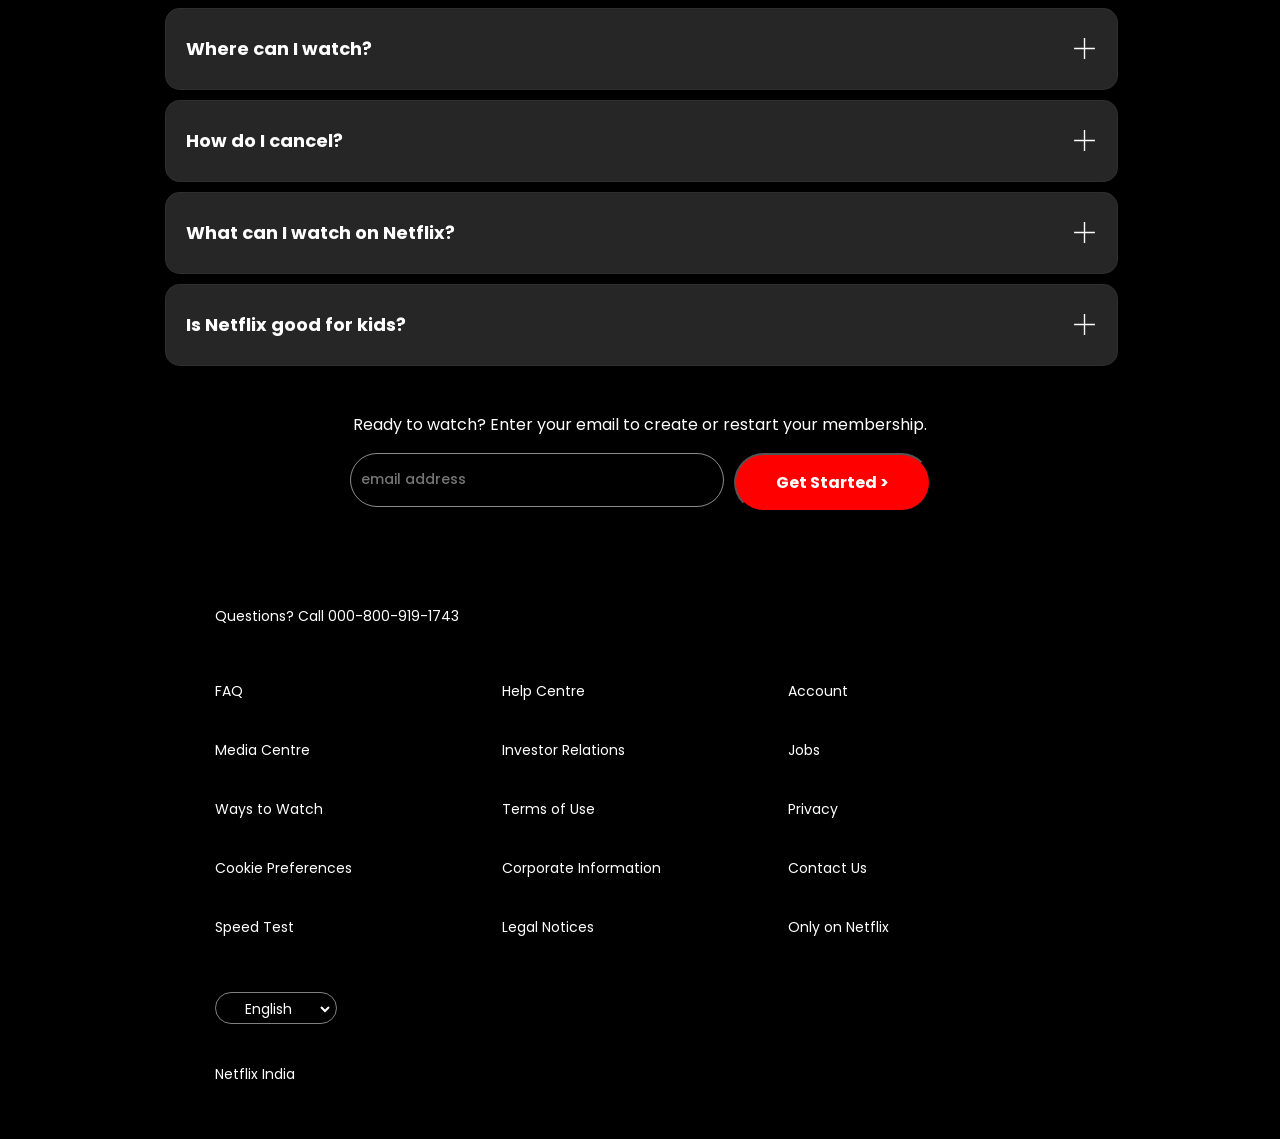
==== commit 237fb304: "mediaquery adjustments, faqs plus symbol added, cursor pointer hovers added" ====
--- a/index.html
+++ b/index.html
@@ -122,31 +122,37 @@
                     <h2>
                         What is Netflix?
                     </h2>
+                    <img src="assets/plus.svg" alt="">
                 </div>
                 <div class="faq-box">
                     <h2>
                         How much does Netflix cost?
                     </h2>
+                    <img src="assets/plus.svg" alt="">
                 </div>
                 <div class="faq-box">
                     <h2>
                         Where can I watch?
                     </h2>
+                    <img src="assets/plus.svg" alt="">
                 </div>
                 <div class="faq-box">
                     <h2>
                         How do I cancel?
                     </h2>
+                    <img src="assets/plus.svg" alt="">
                 </div>
                 <div class="faq-box">
                     <h2>
                         What can I watch on Netflix?
                     </h2>
+                    <img src="assets/plus.svg" alt="">
                 </div>
                 <div class="faq-box">
                     <h2>
                         Is Netflix good for kids?
                     </h2>
+                    <img src="assets/plus.svg" alt="">
                 </div>
             </div>
         </div>
--- a/style.css
+++ b/style.css
@@ -174,7 +174,7 @@
     width: 355px;
     height: 180px;
     padding: 10px;
-    background-color: rgba(255, 255, 255, 0.1);
+    background-color: rgba(255, 255, 255, 0.15);
     border: 1px solid rgba(255, 255, 255, 0.04);
     border-radius: 20px;
     margin-bottom: 20px;
@@ -188,16 +188,25 @@
 
 .faq-box{
     display: flex;
+    justify-content: space-between;
     align-items: center;
     font-size: 12px;
     font-weight: 50;
     width: 98%;
     height: 5rem;
-    background-color: rgba(255, 255, 255, 0.1);
+    background-color: rgba(255, 255, 255, 0.15);
     border: 1px solid rgba(255, 255, 255, 0.04);
     border-radius: 15px;
     padding-left: 20px;
     margin-bottom: 10px;
+}
+.faq-box:hover{
+    cursor: pointer;
+    background-color: rgba(116, 116, 116, 0.507);;
+}
+.faq-box img{
+    margin: 20px;
+    width: 25px;
 }
 
 h1{
@@ -247,6 +256,11 @@
     padding: 15px 40px;
 }
 
+.email-box button:hover{
+    cursor: pointer;
+    background-color: rgba(255, 0, 0, 0.747);
+}
+
 footer{
     max-width: 1300px;
     margin: auto;
@@ -274,7 +288,7 @@
     margin-top: 40px;
 }
 
-@media screen and (min-width:800px){
+@media screen and (min-width:960px){
     .netflix-logo{
         width: 150px;
     }
@@ -282,12 +296,12 @@
         display: none;
     }
 }
-@media screen and (max-width:799px){
+@media screen and (max-width:959px){
     .netflix-logo{
         display: none;
     }
     .n-logo{
-        width: 25px;
+        width: 18px;
     }
 }
 @media screen and (max-width:1919px) {
